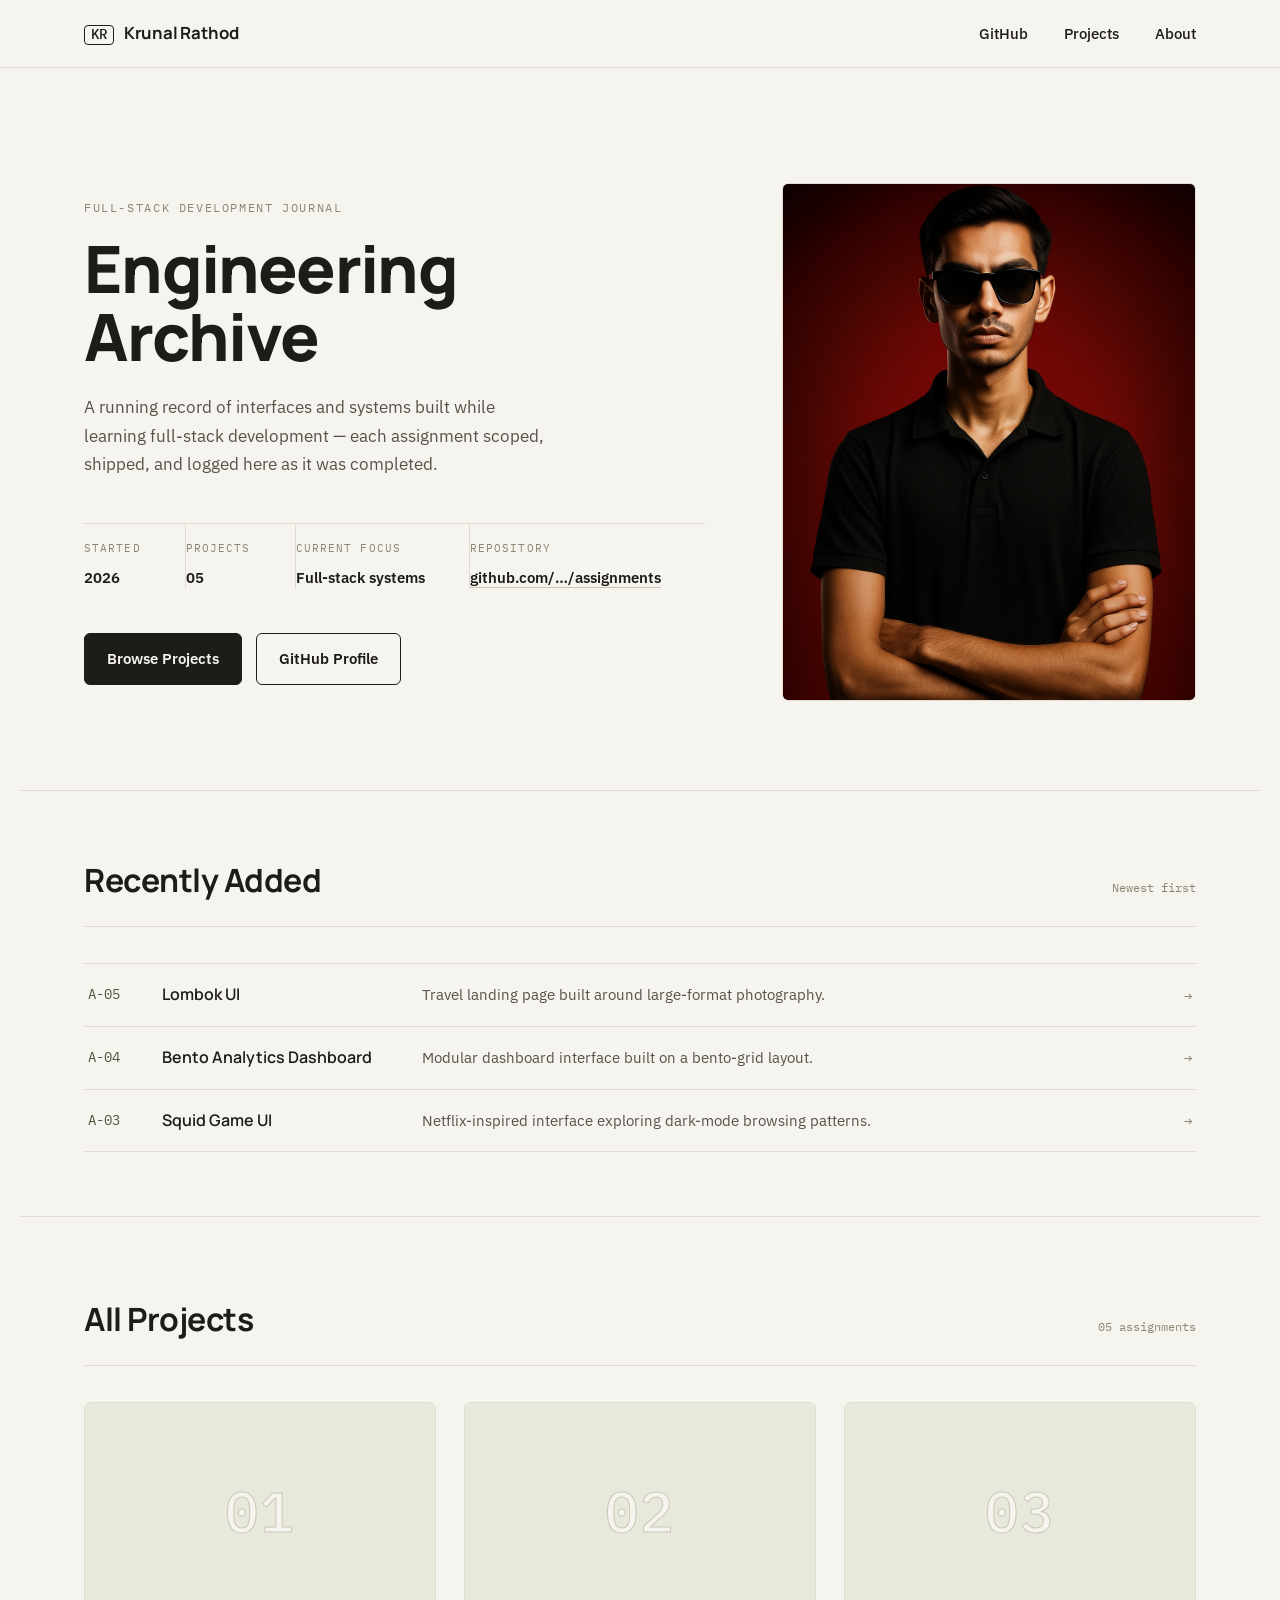
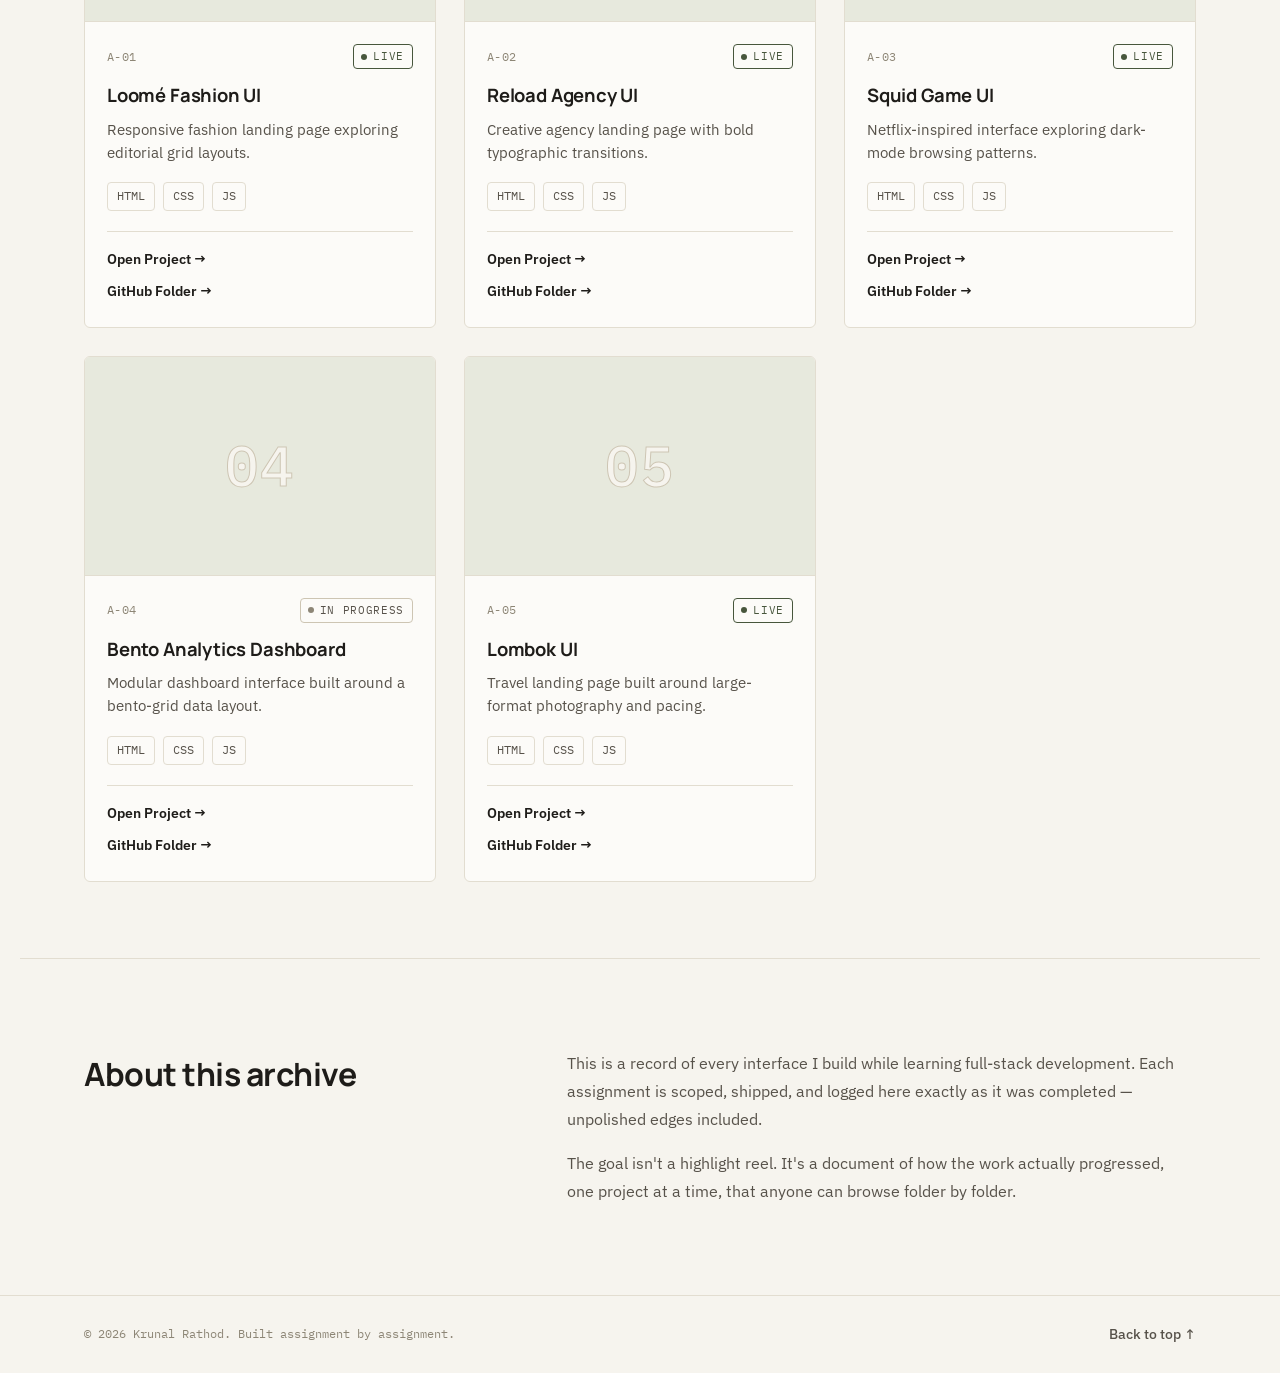
==== index.html @ da14d9e5 "root index" ====
<!DOCTYPE html>
<html lang="en">

<head>
  <meta charset="UTF-8">
  <meta name="viewport" content="width=device-width, initial-scale=1.0">
  <title>Engineering Archive — Full-Stack Development Projects</title>
  <meta name="description"
    content="A running archive of full-stack development projects — interfaces, systems, and experiments, documented one assignment at a time.">
  <meta name="author" content="Your Name">
  <meta name="theme-color" content="#F6F4EE">
  <link rel="canonical" href="https://yourdomain.com/">

  <!-- Open Graph -->
  <meta property="og:type" content="website">
  <meta property="og:title" content="Engineering Archive — Full-Stack Development Projects">
  <meta property="og:description"
    content="A running archive of full-stack development projects — interfaces, systems, and experiments, documented one assignment at a time.">
  <meta property="og:url" content="https://yourdomain.com/">
  <meta property="og:image" content="assets/og-image.png">
  <meta property="og:site_name" content="Engineering Archive">

  <!-- Twitter -->
  <meta name="twitter:card" content="summary_large_image">
  <meta name="twitter:title" content="Engineering Archive — Full-Stack Development Projects">
  <meta name="twitter:description"
    content="A running archive of full-stack development projects — interfaces, systems, and experiments, documented one assignment at a time.">
  <meta name="twitter:image" content="assets/og-image.png">

  <!-- Favicon -->
  <link rel="icon" href="assets/favicon.ico" sizes="any">
  <link rel="apple-touch-icon" href="assets/icons/apple-touch-icon.png">

  <!-- Fonts: Manrope (display), IBM Plex Sans (body), IBM Plex Mono (data / labels) -->
  <link rel="preconnect" href="https://fonts.googleapis.com">
  <link rel="preconnect" href="https://fonts.gstatic.com" crossorigin>
  <link
    href="https://fonts.googleapis.com/css2?family=Manrope:wght@500;600;700;800&family=IBM+Plex+Sans:wght@400;500;600&family=IBM+Plex+Mono:wght@400;500&display=swap"
    rel="stylesheet">

  <style>
    /* ============================================================
     RESET
     ============================================================ */
    *,
    *::before,
    *::after {
      box-sizing: border-box;
    }

    html {
      -webkit-text-size-adjust: 100%;
      scroll-behavior: smooth;
    }

    body,
    h1,
    h2,
    h3,
    p,
    dl,
    dd,
    dt,
    ul,
    ol,
    li,
    figure {
      margin: 0;
    }

    ul,
    ol {
      padding: 0;
      list-style: none;
    }

    img {
      max-width: 100%;
      display: block;
    }

    a {
      color: inherit;
      text-decoration: none;
    }

    button {
      font: inherit;
      color: inherit;
      background: none;
      border: none;
      cursor: pointer;
    }

    /* ============================================================
     DESIGN TOKENS
     4 primary colors: paper, ink, line, accent.
     Everything else is a tint of one of these four.
     ============================================================ */
    :root {
      color-scheme: light;

      /* paper family (background) */
      --paper: #F6F4EE;
      --paper-raised: #FCFBF8;

      /* ink family (text) */
      --ink: #1E1C19;
      --ink-soft: #57524A;
      --ink-faint: #8D8676;

      /* line family (borders) */
      --line: #E2DDD0;
      --line-strong: #CDC5B3;

      /* accent — muted archival moss, used sparingly */
      --accent: #47563C;
      --accent-soft: #E7E9DD;

      /* type */
      --font-display: 'Manrope', 'Segoe UI', sans-serif;
      --font-body: 'IBM Plex Sans', 'Segoe UI', sans-serif;
      --font-mono: 'IBM Plex Mono', 'Courier New', monospace;

      /* layout */
      --container: 1240px;
      --gutter: clamp(20px, 5vw, 64px);
      --radius-sm: 4px;
      --radius-md: 6px;
    }

    @media (prefers-reduced-motion: reduce) {
      html {
        scroll-behavior: auto;
      }

      *,
      *::before,
      *::after {
        animation-duration: 0.001ms !important;
        animation-iteration-count: 1 !important;
        transition-duration: 0.001ms !important;
        scroll-behavior: auto !important;
      }
    }

    body {
      background: var(--paper);
      color: var(--ink);
      font-family: var(--font-body);
      font-size: 16px;
      line-height: 1.6;
      -webkit-font-smoothing: antialiased;
    }

    .container {
      max-width: var(--container);
      margin-inline: auto;
      padding-inline: var(--gutter);
    }

    .visually-hidden {
      position: absolute;
      width: 1px;
      height: 1px;
      padding: 0;
      margin: -1px;
      overflow: hidden;
      clip: rect(0, 0, 0, 0);
      white-space: nowrap;
      border: 0;
    }

    .skip-link {
      position: absolute;
      left: 1rem;
      top: -3rem;
      background: var(--ink);
      color: var(--paper);
      padding: 0.6rem 1rem;
      border-radius: var(--radius-sm);
      font-family: var(--font-mono);
      font-size: 0.8rem;
      transition: top 0.15s ease;
      z-index: 100;
    }

    .skip-link:focus {
      top: 1rem;
    }

    :focus-visible {
      outline: 2px solid var(--accent);
      outline-offset: 3px;
      border-radius: 2px;
    }

    /* Small caps mono label, used throughout for structural / data elements */
    .eyebrow {
      font-family: var(--font-mono);
      font-size: 0.72rem;
      letter-spacing: 0.14em;
      text-transform: uppercase;
      color: var(--ink-faint);
    }

    /* ============================================================
     HEADER / NAV
     ============================================================ */
    .site-header {
      position: sticky;
      top: 0;
      z-index: 20;
      background: var(--paper);
      border-bottom: 1px solid var(--line);
    }

    .nav {
      display: flex;
      align-items: center;
      justify-content: space-between;
      padding-block: 20px;
      gap: 24px;
    }

    .logo {
      display: flex;
      align-items: baseline;
      gap: 10px;
      font-family: var(--font-display);
      font-weight: 700;
      font-size: 1.05rem;
      letter-spacing: -0.01em;
    }

    .logo-mark {
      font-family: var(--font-mono);
      font-weight: 500;
      font-size: 0.85rem;
      border: 1px solid var(--ink);
      border-radius: var(--radius-sm);
      padding: 2px 6px;
      line-height: 1;
    }

    .nav-links {
      display: flex;
      align-items: center;
      gap: clamp(18px, 3vw, 36px);
      font-size: 0.92rem;
      font-weight: 500;
    }

    .nav-links a {
      padding-block: 4px;
      border-bottom: 1px solid transparent;
      transition: border-color 0.18s ease, color 0.18s ease;
    }

    .nav-links a:hover {
      border-color: var(--ink-faint);
    }

    /* ============================================================
     HERO
     ============================================================ */
    .hero {
      padding-block: clamp(64px, 9vw, 128px) clamp(56px, 7vw, 96px);
      display: grid;
      grid-template-columns: 1.2fr 0.8fr;
      gap: clamp(32px, 6vw, 80px);
      align-items: center;
    }

    .hero-copy-block .eyebrow {
      margin-bottom: 18px;
    }

    .hero h1 {
      font-family: var(--font-display);
      font-weight: 800;
      font-size: clamp(2.6rem, 2rem + 2.6vw, 4.25rem);
      line-height: 1.04;
      letter-spacing: -0.025em;
      max-width: 14ch;
    }

    .hero-lede {
      margin-top: 22px;
      max-width: 46ch;
      font-size: 1.05rem;
      color: var(--ink-soft);
      line-height: 1.7;
    }

    .specs {
      margin-top: 44px;
      display: grid;
      grid-template-columns: repeat(4, auto);
      gap: 0;
      border-top: 1px solid var(--line);
    }

    .specs div {
      padding: 16px 24px 0 0;
    }

    .specs div:not(:last-child) {
      border-right: 1px solid var(--line);
    }

    .specs dt {
      font-family: var(--font-mono);
      font-size: 0.68rem;
      letter-spacing: 0.1em;
      text-transform: uppercase;
      color: var(--ink-faint);
      margin-bottom: 8px;
    }

    .specs dd {
      font-family: var(--font-body);
      font-weight: 600;
      font-size: 0.95rem;
    }

    .specs dd a {
      border-bottom: 1px solid var(--line-strong);
      transition: border-color 0.18s ease;
    }

    .specs dd a:hover {
      border-color: var(--ink);
    }

    .hero-actions {
      margin-top: 44px;
      display: flex;
      gap: 14px;
      flex-wrap: wrap;
    }

    .btn {
      display: inline-flex;
      align-items: center;
      gap: 9px;
      font-family: var(--font-body);
      font-weight: 600;
      font-size: 0.92rem;
      padding: 13px 22px;
      border-radius: var(--radius-md);
      border: 1px solid var(--ink);
      transition: background-color 0.18s ease, color 0.18s ease, transform 0.18s ease;
    }

    .btn img {
      width: 15px;
      height: 15px;
    }

    .btn-solid {
      background: var(--ink);
      color: var(--paper);
    }

    .btn-solid:hover {
      background: var(--accent);
      border-color: var(--accent);
      transform: translateY(-1px);
    }

    .btn-ghost {
      background: transparent;
      color: var(--ink);
    }

    .btn-ghost:hover {
      background: var(--ink);
      color: var(--paper);
      transform: translateY(-1px);
    }

    .hero-figure {
      position: relative;
    }

    .hero-figure figure {
      background: var(--paper-raised);
      border: 1px solid var(--line);
      border-radius: var(--radius-md);
      aspect-ratio: 4 / 5;
      display: flex;
      align-items: center;
      justify-content: center;
      overflow: hidden;
    }

    .hero-figure img {
      width: 100%;
      height: 100%;
      object-fit: cover;
      object-position: 0px -30px;
      transition: opacity 0.2s ease;
    }

    .hero-figure figcaption {
      position: absolute;
      bottom: -28px;
      left: 0;
      font-family: var(--font-mono);
      font-size: 0.7rem;
      color: var(--ink-faint);
    }

    /* ============================================================
     SECTION HEADS (shared)
     ============================================================ */
    .section-head {
      display: flex;
      align-items: baseline;
      justify-content: space-between;
      gap: 20px;
      margin-bottom: 36px;
      border-bottom: 1px solid var(--line);
      padding-bottom: 20px;
    }

    .section-head h2 {
      font-family: var(--font-display);
      font-weight: 700;
      font-size: clamp(1.5rem, 1.2rem + 1vw, 2rem);
      letter-spacing: -0.015em;
    }

    .section-note {
      font-family: var(--font-mono);
      font-size: 0.78rem;
      color: var(--ink-faint);
      white-space: nowrap;
    }

    /* ============================================================
     RECENTLY ADDED
     ============================================================ */
    .recent {
      padding-block: clamp(40px, 5vw, 64px);
      border-top: 1px solid var(--line);
    }

    .recent-list {
      border-top: 1px solid var(--line);
    }

    .recent-row {
      display: flex;
      align-items: center;
      gap: 20px;
      padding: 18px 4px;
      border-bottom: 1px solid var(--line);
      transition: background-color 0.18s ease, padding-left 0.18s ease;
    }

    .recent-row:hover {
      background: var(--paper-raised);
      padding-left: 12px;
    }

    .recent-index {
      font-family: var(--font-mono);
      font-size: 0.85rem;
      color: var(--accent);
      width: 3.4rem;
      flex-shrink: 0;
    }

    .recent-icon {
      width: 16px;
      height: 16px;
      flex-shrink: 0;
      opacity: 0.7;
    }

    .recent-name {
      font-family: var(--font-display);
      font-weight: 600;
      font-size: 1rem;
      width: 15rem;
      flex-shrink: 0;
    }

    .recent-desc {
      color: var(--ink-soft);
      font-size: 0.92rem;
      flex: 1;
      min-width: 0;
      overflow: hidden;
      text-overflow: ellipsis;
      white-space: nowrap;
    }

    .recent-arrow {
      font-family: var(--font-mono);
      font-size: 0.9rem;
      color: var(--ink-faint);
      flex-shrink: 0;
    }

    /* ============================================================
     ALL PROJECTS — GRID
     ============================================================ */
    .projects {
      padding-block: clamp(48px, 6vw, 88px);
      border-top: 1px solid var(--line);
    }

    .project-grid {
      display: grid;
      grid-template-columns: repeat(auto-fill, minmax(300px, 1fr));
      gap: 28px;
    }

    .card {
      border: 1px solid var(--line);
      border-radius: var(--radius-md);
      background: var(--paper-raised);
      overflow: hidden;
      display: flex;
      flex-direction: column;
      transition: border-color 0.2s ease, box-shadow 0.2s ease, transform 0.2s ease;
    }

    .card:hover {
      border-color: var(--line-strong);
      box-shadow: 0 10px 28px -18px rgba(30, 28, 25, 0.35);
      transform: translateY(-3px);
    }

    .card-thumb {
      position: relative;
      aspect-ratio: 16 / 10;
      background: var(--accent-soft);
      border-bottom: 1px solid var(--line);
      display: flex;
      align-items: center;
      justify-content: center;
      overflow: hidden;
    }

    .card-thumb::before {
      content: attr(data-index);
      position: absolute;
      inset: 0;
      display: flex;
      align-items: center;
      justify-content: center;
      font-family: var(--font-mono);
      font-size: 3.5rem;
      font-weight: 500;
      color: var(--paper);
      -webkit-text-stroke: 1px var(--line-strong);
      letter-spacing: 0.02em;
    }

    .card-thumb img {
      position: relative;
      width: 100%;
      height: 100%;
      object-fit: cover;
      transition: opacity 0.2s ease;
    }

    .card-body {
      padding: 22px 22px 24px;
      display: flex;
      flex-direction: column;
      flex: 1;
    }

    .card-meta {
      display: flex;
      align-items: center;
      justify-content: space-between;
      margin-bottom: 12px;
    }

    .card-index {
      font-family: var(--font-mono);
      font-size: 0.78rem;
      color: var(--ink-faint);
      letter-spacing: 0.04em;
    }

    .status {
      display: inline-flex;
      align-items: center;
      gap: 6px;
      font-family: var(--font-mono);
      font-size: 0.68rem;
      letter-spacing: 0.06em;
      text-transform: uppercase;
      border: 1px solid var(--line-strong);
      border-radius: var(--radius-sm);
      padding: 3px 8px 3px 7px;
      color: var(--ink-soft);
    }

    .status-dot {
      width: 6px;
      height: 6px;
      border-radius: 50%;
      background: var(--ink-faint);
    }

    .status-live .status-dot {
      background: var(--accent);
    }

    .status-live {
      color: var(--accent);
      border-color: var(--accent);
    }

    .card-title {
      font-family: var(--font-display);
      font-weight: 700;
      font-size: 1.15rem;
      letter-spacing: -0.01em;
      margin-bottom: 8px;
    }

    .card-desc {
      color: var(--ink-soft);
      font-size: 0.92rem;
      line-height: 1.55;
      margin-bottom: 18px;
    }

    .stack {
      display: flex;
      flex-wrap: wrap;
      gap: 8px;
      margin-bottom: 20px;
    }

    .stack li {
      display: inline-flex;
      align-items: center;
      gap: 6px;
      border: 1px solid var(--line);
      border-radius: var(--radius-sm);
      padding: 4px 9px;
      font-family: var(--font-mono);
      font-size: 0.72rem;
      color: var(--ink-soft);
    }

    .stack img {
      width: 12px;
      height: 12px;
      opacity: 0.8;
    }

    .card-links {
      margin-top: auto;
      display: flex;
      flex-direction: column;
      gap: 10px;
      padding-top: 16px;
      border-top: 1px solid var(--line);
    }

    .card-link {
      display: inline-flex;
      align-items: center;
      gap: 8px;
      font-size: 0.88rem;
      font-weight: 600;
      transition: gap 0.18s ease, color 0.18s ease;
    }

    .card-link img {
      width: 13px;
      height: 13px;
      opacity: 0.75;
    }

    .card-link:hover {
      gap: 12px;
      color: var(--accent);
    }

    /* ============================================================
     ABOUT
     ============================================================ */
    .about {
      padding-block: clamp(56px, 7vw, 96px);
      border-top: 1px solid var(--line);
      display: grid;
      grid-template-columns: 0.8fr 1.2fr;
      gap: clamp(24px, 5vw, 64px);
    }

    .about h2 {
      font-family: var(--font-display);
      font-weight: 700;
      font-size: clamp(1.5rem, 1.2rem + 1vw, 2rem);
      letter-spacing: -0.015em;
    }

    .about p {
      color: var(--ink-soft);
      font-size: 1rem;
      line-height: 1.75;
      max-width: 62ch;
    }

    .about p+p {
      margin-top: 16px;
    }

    /* ============================================================
     FOOTER
     ============================================================ */
    .site-footer {
      border-top: 1px solid var(--line);
      padding-block: 28px;
    }

    .site-footer .container {
      display: flex;
      align-items: center;
      justify-content: space-between;
      gap: 16px;
      flex-wrap: wrap;
    }

    .footer-note {
      font-family: var(--font-mono);
      font-size: 0.78rem;
      color: var(--ink-faint);
    }

    .footer-links {
      display: flex;
      gap: 22px;
      font-size: 0.85rem;
      font-weight: 500;
    }

    .footer-links a {
      color: var(--ink-soft);
      transition: color 0.18s ease;
    }

    .footer-links a:hover {
      color: var(--ink);
    }

    /* ============================================================
     RESPONSIVE
     ============================================================ */
    @media (max-width: 880px) {
      .hero {
        grid-template-columns: 1fr;
      }

      .hero-figure {
        order: -1;
        max-width: 320px;
      }

      .hero-figure figcaption {
        display: none;
      }

      .specs {
        grid-template-columns: repeat(2, auto);
        row-gap: 20px;
      }

      .specs div:nth-child(2) {
        border-right: none;
      }

      .about {
        grid-template-columns: 1fr;
      }

      .recent-name {
        width: auto;
        flex: 1 1 40%;
      }

      .recent-desc {
        display: none;
      }
    }

    @media (max-width: 600px) {
      .logo-text {
        display: none;
      }

      .nav-links {
        gap: 16px;
        font-size: 0.85rem;
      }

      .specs {
        grid-template-columns: repeat(2, auto);
      }

      .card-thumb::before {
        font-size: 2.6rem;
      }
    }
  </style>
</head>

<body>

  <a class="skip-link" href="#main">Skip to content</a>

  <header class="site-header">
    <nav class="nav container" aria-label="Primary">
      <a class="logo" href="#top">
        <span class="logo-mark" aria-hidden="true">KR</span>
        <span class="logo-text">Krunal Rathod</span>
      </a>
      <ul class="nav-links">
        <li><a href="https://github.com/kmrathod29/cohort-3-assignments" target="_blank" rel="noopener">GitHub</a></li>
        <li><a href="#projects">Projects</a></li>
        <li><a href="#about">About</a></li>
      </ul>
    </nav>
  </header>

  <main id="main">

    <!-- ============================================================
       HERO
       ============================================================ -->
    <section class="hero container" id="top" aria-labelledby="hero-heading">
      <div class="hero-copy-block">
        <p class="eyebrow">Full-stack development journal</p>
        <h1 id="hero-heading">Engineering Archive</h1>
        <p class="hero-lede">A running record of interfaces and systems built while learning full-stack development —
          each assignment scoped, shipped, and logged here as it was completed.</p>

        <dl class="specs">
          <div>
            <dt>Started</dt>
            <dd>2026</dd>
          </div>
          <div>
            <dt>Projects</dt>
            <dd>05</dd>
          </div>
          <div>
            <dt>Current focus</dt>
            <dd>Full-stack systems</dd>
          </div>
          <div>
            <dt>Repository</dt>
            <dd><a href="https://github.com/kmrathod29/cohort-3-assignments" target="_blank"
                rel="noopener">github.com/…/assignments</a></dd>
          </div>
        </dl>

        <div class="hero-actions">
          <a class="btn btn-solid" href="#projects">Browse Projects</a>
          <a class="btn btn-ghost" href="https://github.com/kmrathod29" target="_blank" rel="noopener">
            <img src="assets/icons/github.png" alt="" loading="lazy" onerror="this.style.display='none'">
            GitHub Profile
          </a>
        </div>
      </div>

      <div class="hero-figure">
        <figure>
          <img src="my-img.png" alt="" loading="lazy" onerror="this.style.opacity='0'">
          <!-- <img src="assets/illustrations/hero-3d.png" alt="" loading="lazy" onerror="this.style.opacity='0'"> -->
          <!-- <figcaption>fig. 01 — hero-3d.png</figcaption> -->
        </figure>
      </div>
    </section>

    <!-- ============================================================
       RECENTLY ADDED
       ============================================================ -->
    <section class="recent container" aria-labelledby="recent-heading">
      <div class="section-head">
        <h2 id="recent-heading">Recently Added</h2>
        <span class="section-note">Newest first</span>
      </div>

      <ol class="recent-list">
        <li>
          <a class="recent-row" href="./a-5-lombok/">
            <span class="recent-index">A-05</span>
            <img class="recent-icon" src="assets/icons/project.png" alt="" loading="lazy"
              onerror="this.style.display='none'">
            <span class="recent-name">Lombok UI</span>
            <span class="recent-desc">Travel landing page built around large-format photography.</span>
            <span class="recent-arrow" aria-hidden="true">→</span>
          </a>
        </li>
        <li>
          <a class="recent-row" href="./a-4-bento-analytics-dashboard/">
            <span class="recent-index">A-04</span>
            <img class="recent-icon" src="assets/icons/project.png" alt="" loading="lazy"
              onerror="this.style.display='none'">
            <span class="recent-name">Bento Analytics Dashboard</span>
            <span class="recent-desc">Modular dashboard interface built on a bento-grid layout.</span>
            <span class="recent-arrow" aria-hidden="true">→</span>
          </a>
        </li>
        <li>
          <a class="recent-row" href="./a-3-squid-game-ui/">
            <span class="recent-index">A-03</span>
            <img class="recent-icon" src="assets/icons/project.png" alt="" loading="lazy"
              onerror="this.style.display='none'">
            <span class="recent-name">Squid Game UI</span>
            <span class="recent-desc">Netflix-inspired interface exploring dark-mode browsing patterns.</span>
            <span class="recent-arrow" aria-hidden="true">→</span>
          </a>
        </li>
      </ol>
    </section>

    <!-- ============================================================
       ALL PROJECTS
       ============================================================ -->
    <section class="projects container" id="projects" aria-labelledby="projects-heading">
      <div class="section-head">
        <h2 id="projects-heading">All Projects</h2>
        <span class="section-note">05 assignments</span>
      </div>

      <div class="project-grid">

        <!-- Duplicate this block for new assignments -->

        <article class="card" aria-labelledby="title-a01">
          <div class="card-thumb" data-index="01">
            <img src="assets/thumbnails/a-1-loome.png" alt="" loading="lazy" onerror="this.style.opacity='0'">
          </div>
          <div class="card-body">
            <div class="card-meta">
              <span class="card-index">A-01</span>
              <span class="status status-live"><span class="status-dot" aria-hidden="true"></span>Live</span>
            </div>
            <h3 class="card-title" id="title-a01">Loomé Fashion UI</h3>
            <p class="card-desc">Responsive fashion landing page exploring editorial grid layouts.</p>
            <ul class="stack" aria-label="Technologies used">
              <li><img src="assets/icons/html.png" alt="" loading="lazy"
                  onerror="this.style.display='none'"><span>HTML</span></li>
              <li><img src="assets/icons/css.png" alt="" loading="lazy"
                  onerror="this.style.display='none'"><span>CSS</span></li>
              <li><img src="assets/icons/js.png" alt="" loading="lazy"
                  onerror="this.style.display='none'"><span>JS</span></li>
            </ul>
            <div class="card-links">
              <a class="card-link" href="./a-1-loome/">
                <img src="assets/icons/link.png" alt="" loading="lazy" onerror="this.style.display='none'">
                Open Project →
              </a>
              <a class="card-link" href="https://github.com/yourusername/engineering-archive/tree/main/a-1-loome">
                <img src="assets/icons/github.png" alt="" loading="lazy" onerror="this.style.display='none'">
                GitHub Folder →
              </a>
            </div>
          </div>
        </article>

        <!-- Duplicate this block for new assignments -->
        <article class="card" aria-labelledby="title-a02">
          <div class="card-thumb" data-index="02">
            <img src="assets/thumbnails/a-2-reload-design.png" alt="" loading="lazy" onerror="this.style.opacity='0'">
          </div>
          <div class="card-body">
            <div class="card-meta">
              <span class="card-index">A-02</span>
              <span class="status status-live"><span class="status-dot" aria-hidden="true"></span>Live</span>
            </div>
            <h3 class="card-title" id="title-a02">Reload Agency UI</h3>
            <p class="card-desc">Creative agency landing page with bold typographic transitions.</p>
            <ul class="stack" aria-label="Technologies used">
              <li><img src="assets/icons/html.png" alt="" loading="lazy"
                  onerror="this.style.display='none'"><span>HTML</span></li>
              <li><img src="assets/icons/css.png" alt="" loading="lazy"
                  onerror="this.style.display='none'"><span>CSS</span></li>
              <li><img src="assets/icons/js.png" alt="" loading="lazy"
                  onerror="this.style.display='none'"><span>JS</span></li>
            </ul>
            <div class="card-links">
              <a class="card-link" href="./a-2-reload-design/">
                <img src="assets/icons/link.png" alt="" loading="lazy" onerror="this.style.display='none'">
                Open Project →
              </a>
              <a class="card-link"
                href="https://github.com/yourusername/engineering-archive/tree/main/a-2-reload-design">
                <img src="assets/icons/github.png" alt="" loading="lazy" onerror="this.style.display='none'">
                GitHub Folder →
              </a>
            </div>
          </div>
        </article>

        <!-- Duplicate this block for new assignments -->
        <article class="card" aria-labelledby="title-a03">
          <div class="card-thumb" data-index="03">
            <img src="assets/thumbnails/a-3-squid-game-ui.png" alt="" loading="lazy" onerror="this.style.opacity='0'">
          </div>
          <div class="card-body">
            <div class="card-meta">
              <span class="card-index">A-03</span>
              <span class="status status-live"><span class="status-dot" aria-hidden="true"></span>Live</span>
            </div>
            <h3 class="card-title" id="title-a03">Squid Game UI</h3>
            <p class="card-desc">Netflix-inspired interface exploring dark-mode browsing patterns.</p>
            <ul class="stack" aria-label="Technologies used">
              <li><img src="assets/icons/html.png" alt="" loading="lazy"
                  onerror="this.style.display='none'"><span>HTML</span></li>
              <li><img src="assets/icons/css.png" alt="" loading="lazy"
                  onerror="this.style.display='none'"><span>CSS</span></li>
              <li><img src="assets/icons/js.png" alt="" loading="lazy"
                  onerror="this.style.display='none'"><span>JS</span></li>
            </ul>
            <div class="card-links">
              <a class="card-link" href="./a-3-squid-game-ui/">
                <img src="assets/icons/link.png" alt="" loading="lazy" onerror="this.style.display='none'">
                Open Project →
              </a>
              <a class="card-link"
                href="https://github.com/yourusername/engineering-archive/tree/main/a-3-squid-game-ui">
                <img src="assets/icons/github.png" alt="" loading="lazy" onerror="this.style.display='none'">
                GitHub Folder →
              </a>
            </div>
          </div>
        </article>

        <!-- Duplicate this block for new assignments -->
        <article class="card" aria-labelledby="title-a04">
          <div class="card-thumb" data-index="04">
            <img src="assets/thumbnails/a-4-bento-analytics-dashboard.png" alt="" loading="lazy"
              onerror="this.style.opacity='0'">
          </div>
          <div class="card-body">
            <div class="card-meta">
              <span class="card-index">A-04</span>
              <span class="status status-progress"><span class="status-dot" aria-hidden="true"></span>In Progress</span>
            </div>
            <h3 class="card-title" id="title-a04">Bento Analytics Dashboard</h3>
            <p class="card-desc">Modular dashboard interface built around a bento-grid data layout.</p>
            <ul class="stack" aria-label="Technologies used">
              <li><img src="assets/icons/html.png" alt="" loading="lazy"
                  onerror="this.style.display='none'"><span>HTML</span></li>
              <li><img src="assets/icons/css.png" alt="" loading="lazy"
                  onerror="this.style.display='none'"><span>CSS</span></li>
              <li><img src="assets/icons/js.png" alt="" loading="lazy"
                  onerror="this.style.display='none'"><span>JS</span></li>
            </ul>
            <div class="card-links">
              <a class="card-link" href="./a-4-bento-analytics-dashboard/">
                <img src="assets/icons/link.png" alt="" loading="lazy" onerror="this.style.display='none'">
                Open Project →
              </a>
              <a class="card-link"
                href="https://github.com/yourusername/engineering-archive/tree/main/a-4-bento-analytics-dashboard">
                <img src="assets/icons/github.png" alt="" loading="lazy" onerror="this.style.display='none'">
                GitHub Folder →
              </a>
            </div>
          </div>
        </article>

        <!-- Duplicate this block for new assignments -->
        <article class="card" aria-labelledby="title-a05">
          <div class="card-thumb" data-index="05">
            <img src="assets/thumbnails/a-5-lombok.png" alt="" loading="lazy" onerror="this.style.opacity='0'">
          </div>
          <div class="card-body">
            <div class="card-meta">
              <span class="card-index">A-05</span>
              <span class="status status-live"><span class="status-dot" aria-hidden="true"></span>Live</span>
            </div>
            <h3 class="card-title" id="title-a05">Lombok UI</h3>
            <p class="card-desc">Travel landing page built around large-format photography and pacing.</p>
            <ul class="stack" aria-label="Technologies used">
              <li><img src="assets/icons/html.png" alt="" loading="lazy"
                  onerror="this.style.display='none'"><span>HTML</span></li>
              <li><img src="assets/icons/css.png" alt="" loading="lazy"
                  onerror="this.style.display='none'"><span>CSS</span></li>
              <li><img src="assets/icons/js.png" alt="" loading="lazy"
                  onerror="this.style.display='none'"><span>JS</span></li>
            </ul>
            <div class="card-links">
              <a class="card-link" href="./a-5-lombok/">
                <img src="assets/icons/link.png" alt="" loading="lazy" onerror="this.style.display='none'">
                Open Project →
              </a>
              <a class="card-link" href="https://github.com/yourusername/engineering-archive/tree/main/a-5-lombok">
                <img src="assets/icons/github.png" alt="" loading="lazy" onerror="this.style.display='none'">
                GitHub Folder →
              </a>
            </div>
          </div>
        </article>

      </div>
    </section>

    <!-- ============================================================
       ABOUT
       ============================================================ -->
    <section class="about container" id="about" aria-labelledby="about-heading">
      <h2 id="about-heading">About this archive</h2>
      <div>
        <p>This is a record of every interface I build while learning full-stack development. Each assignment is scoped,
          shipped, and logged here exactly as it was completed — unpolished edges included.</p>
        <p>The goal isn't a highlight reel. It's a document of how the work actually progressed, one project at a time,
          that anyone can browse folder by folder.</p>
      </div>
    </section>

  </main>

  <footer class="site-footer">
    <div class="container">
      <p class="footer-note">© 2026 Krunal Rathod. Built assignment by assignment.</p>
      <div class="footer-links">
        <!-- <a href="https://github.com/yourusername/engineering-archive">GitHub</a> -->
        <a href="#top">Back to top ↑</a>
      </div>
    </div>
  </footer>

</body>

</html>
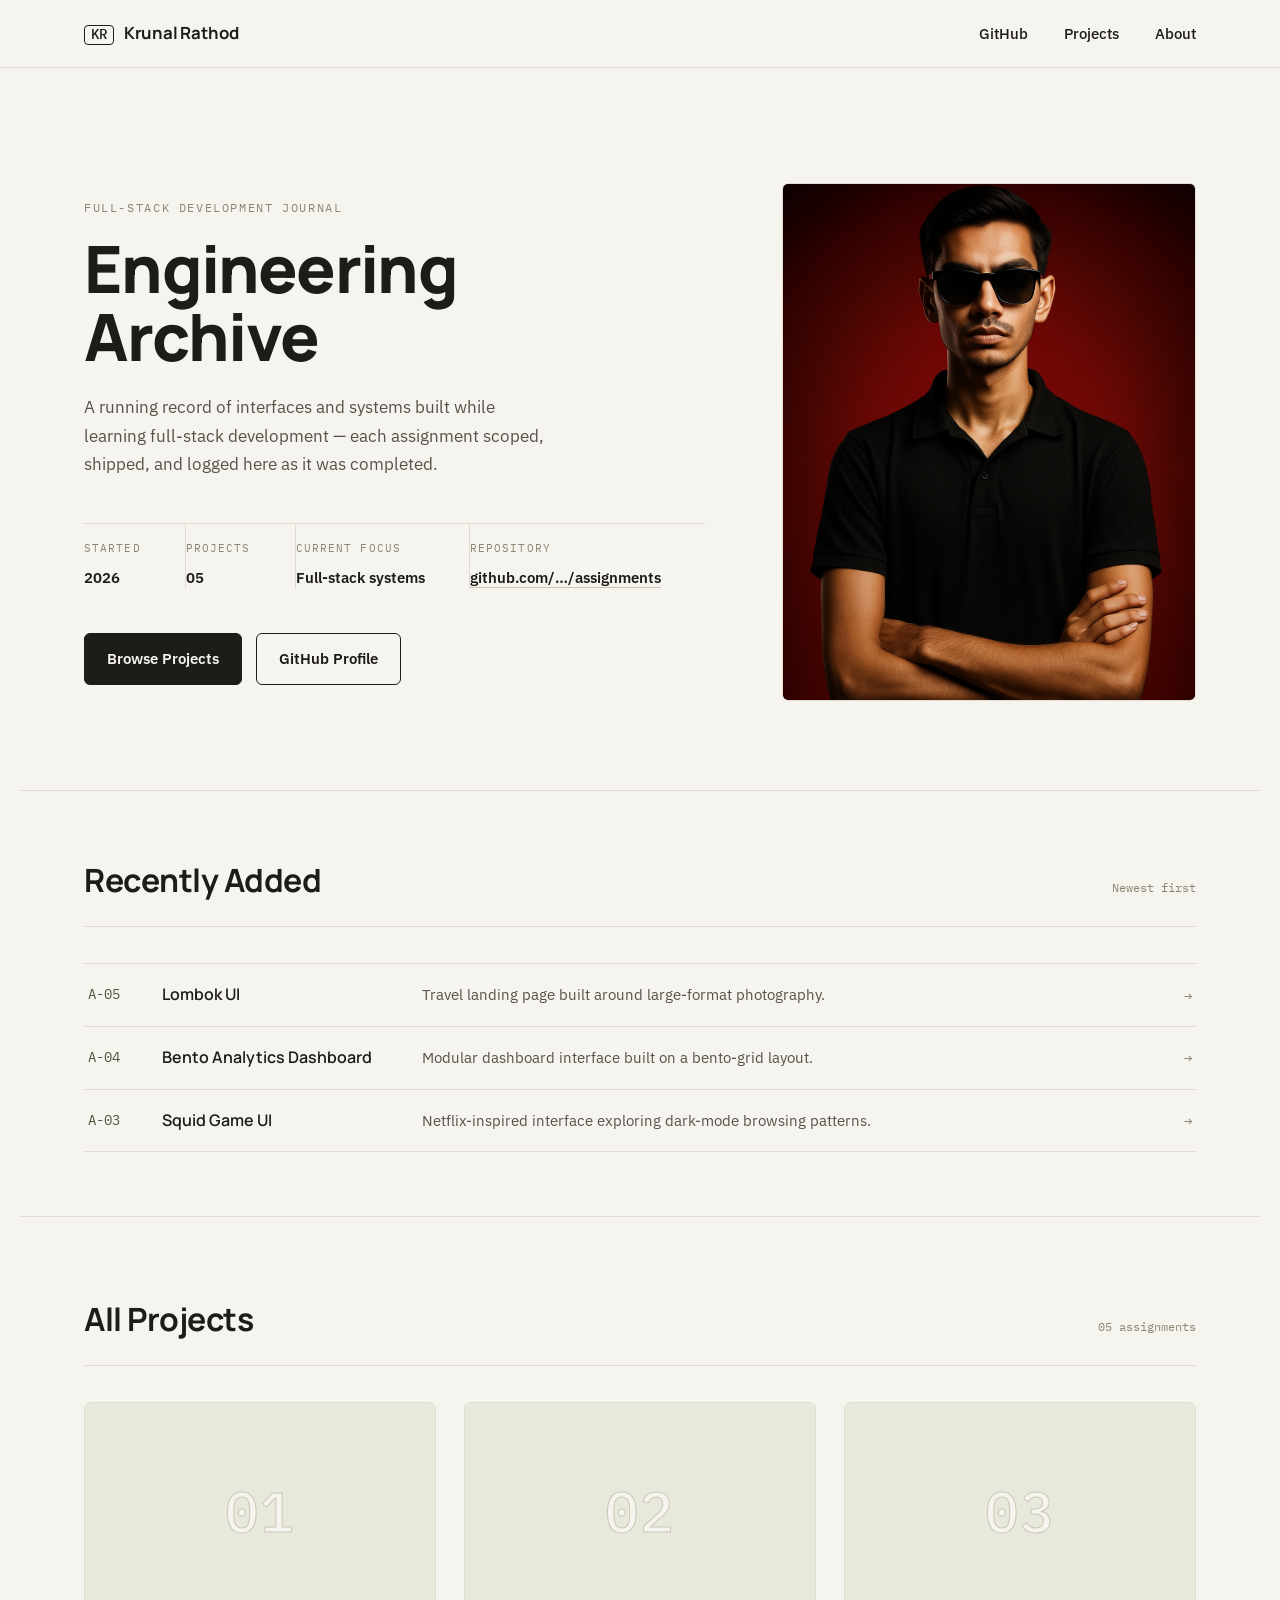
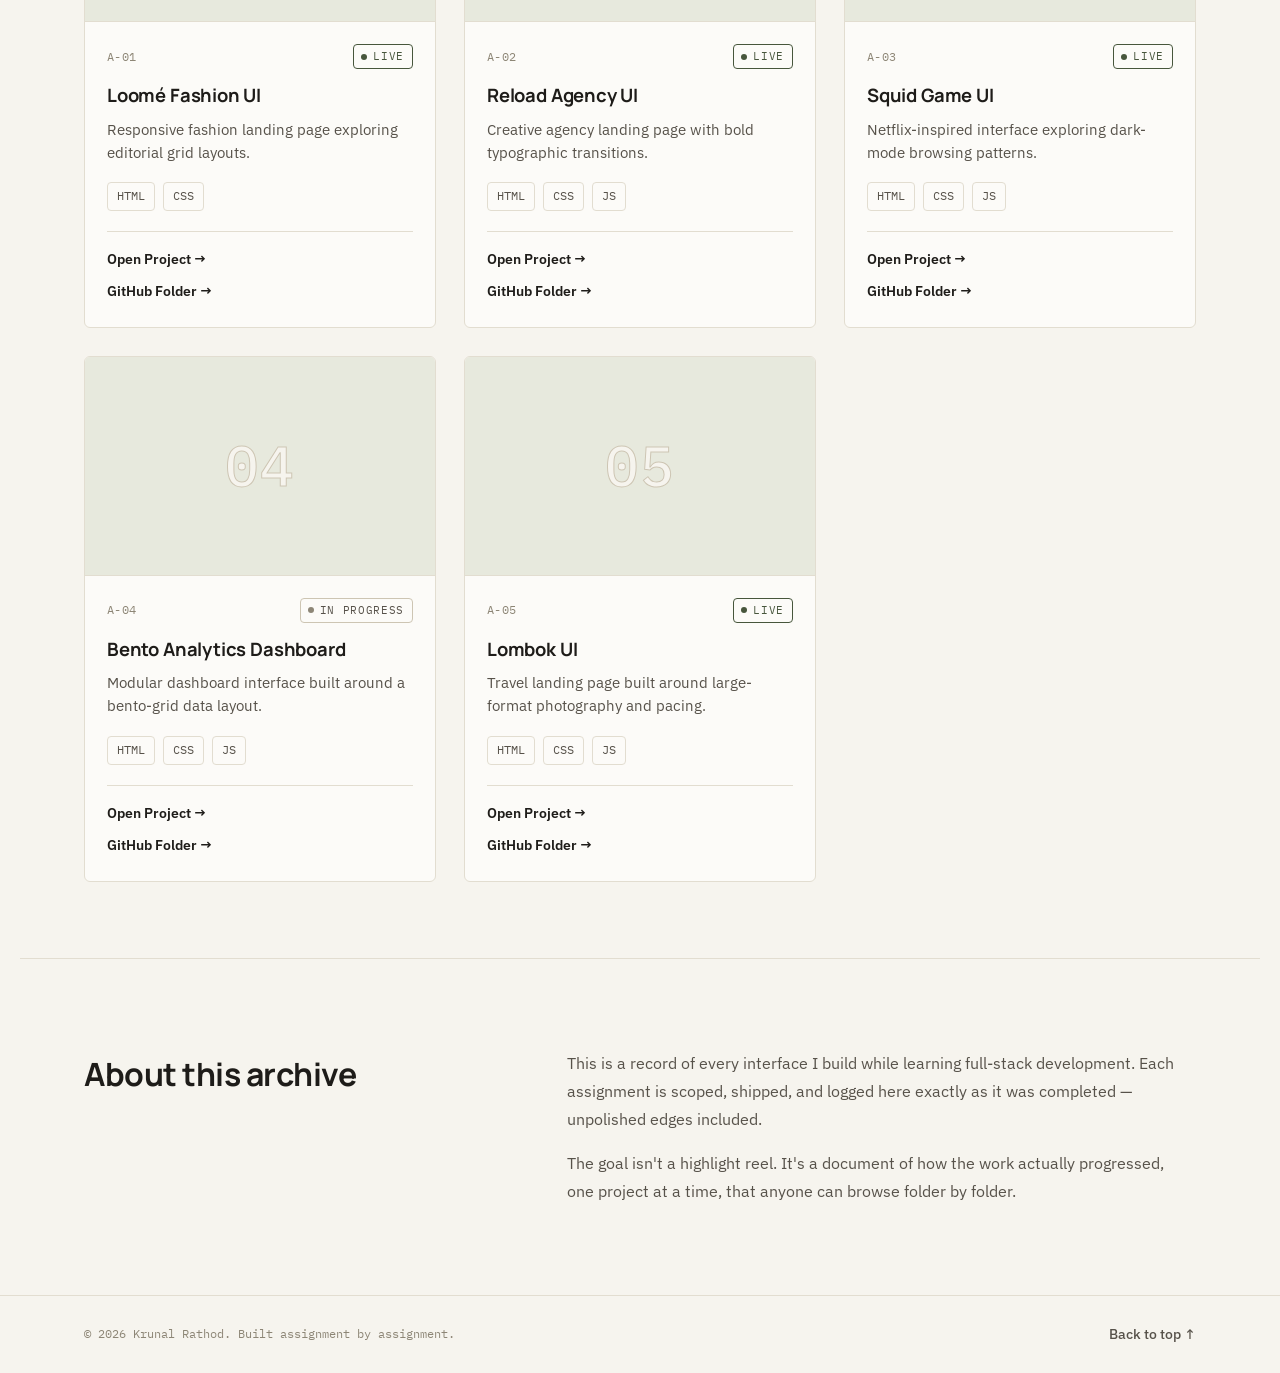
==== commit b2193b25: "added a-1 link" ====
--- a/index.html
+++ b/index.html
@@ -957,15 +957,15 @@
                   onerror="this.style.display='none'"><span>HTML</span></li>
               <li><img src="assets/icons/css.png" alt="" loading="lazy"
                   onerror="this.style.display='none'"><span>CSS</span></li>
-              <li><img src="assets/icons/js.png" alt="" loading="lazy"
-                  onerror="this.style.display='none'"><span>JS</span></li>
+              <!-- <li><img src="assets/icons/js.png" alt="" loading="lazy"
+                  onerror="this.style.display='none'"><span>JS</span></li> -->
             </ul>
             <div class="card-links">
-              <a class="card-link" href="./a-1-loome/">
+              <a class="card-link" href="./a-1-loome">
                 <img src="assets/icons/link.png" alt="" loading="lazy" onerror="this.style.display='none'">
                 Open Project →
               </a>
-              <a class="card-link" href="https://github.com/yourusername/engineering-archive/tree/main/a-1-loome">
+              <a class="card-link" href="https://kmrathod29.github.io/cohort-3-assignments/a-1-loome">
                 <img src="assets/icons/github.png" alt="" loading="lazy" onerror="this.style.display='none'">
                 GitHub Folder →
               </a>
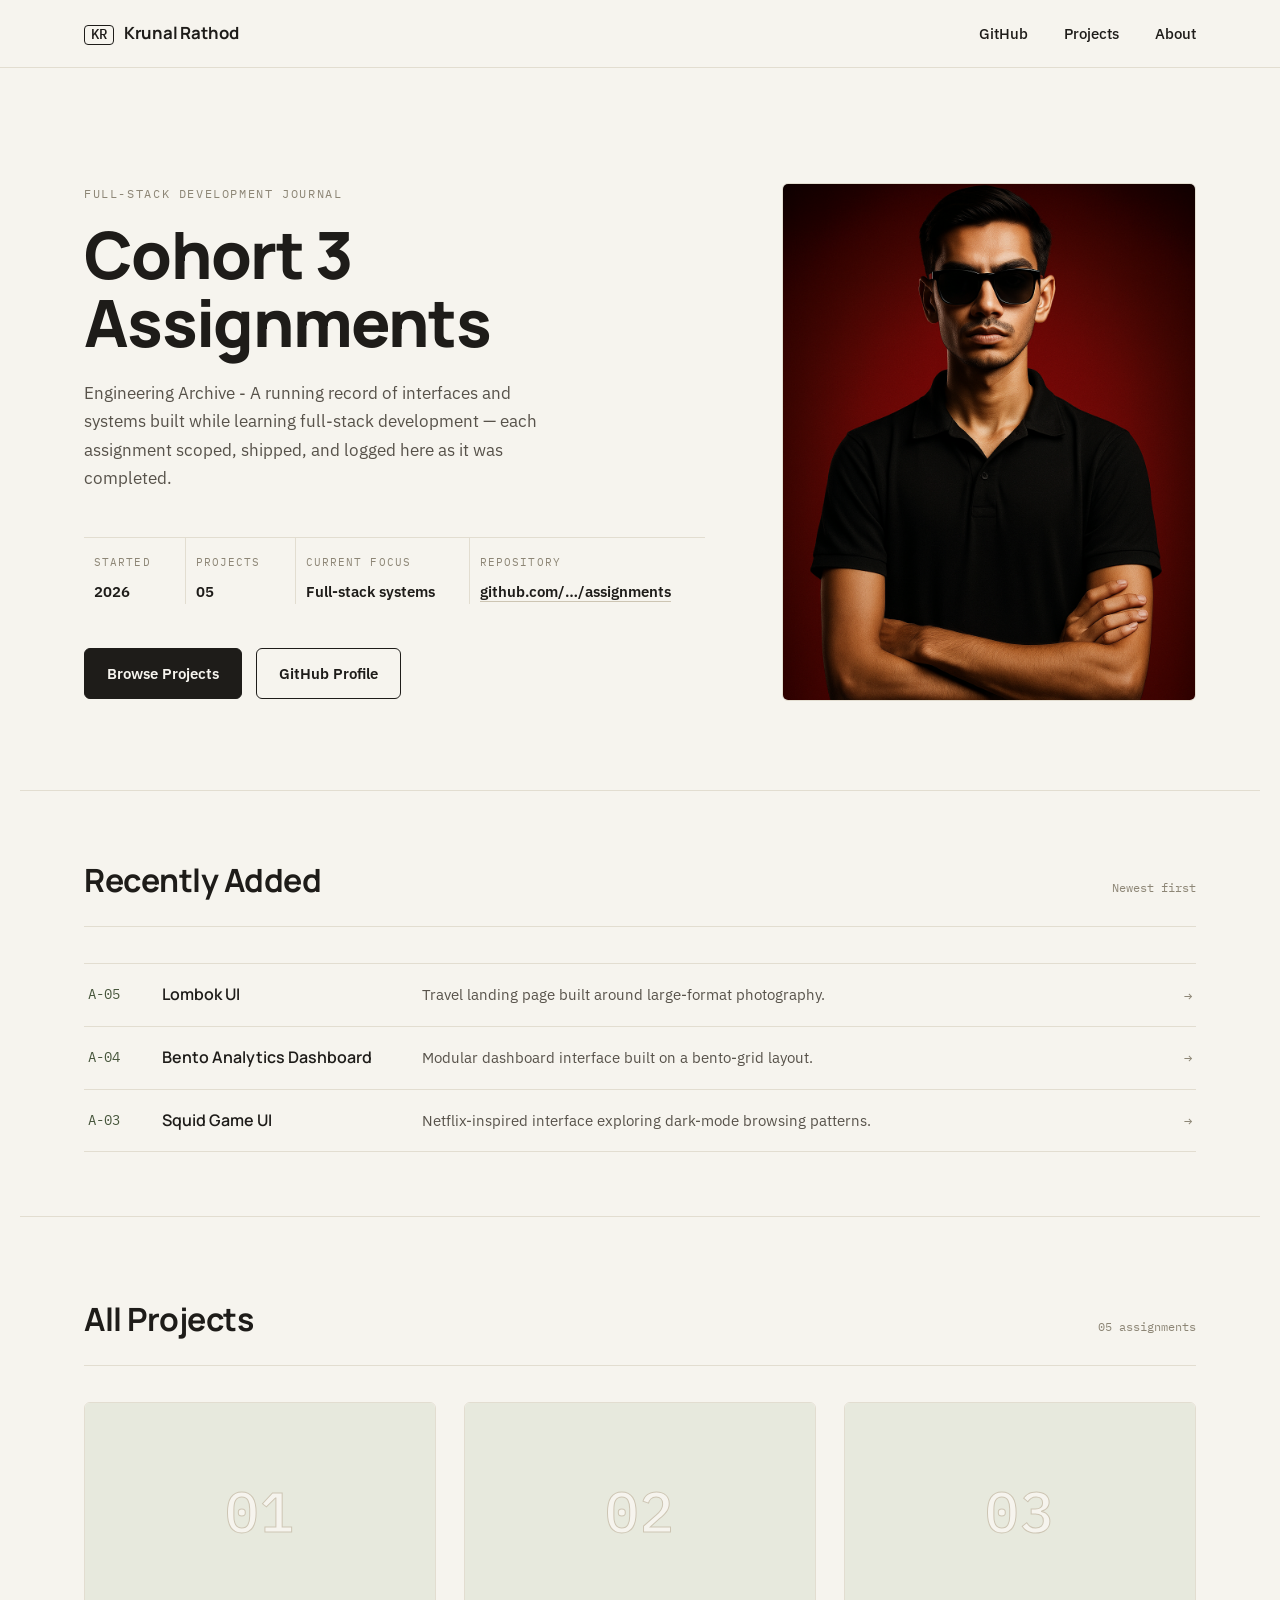
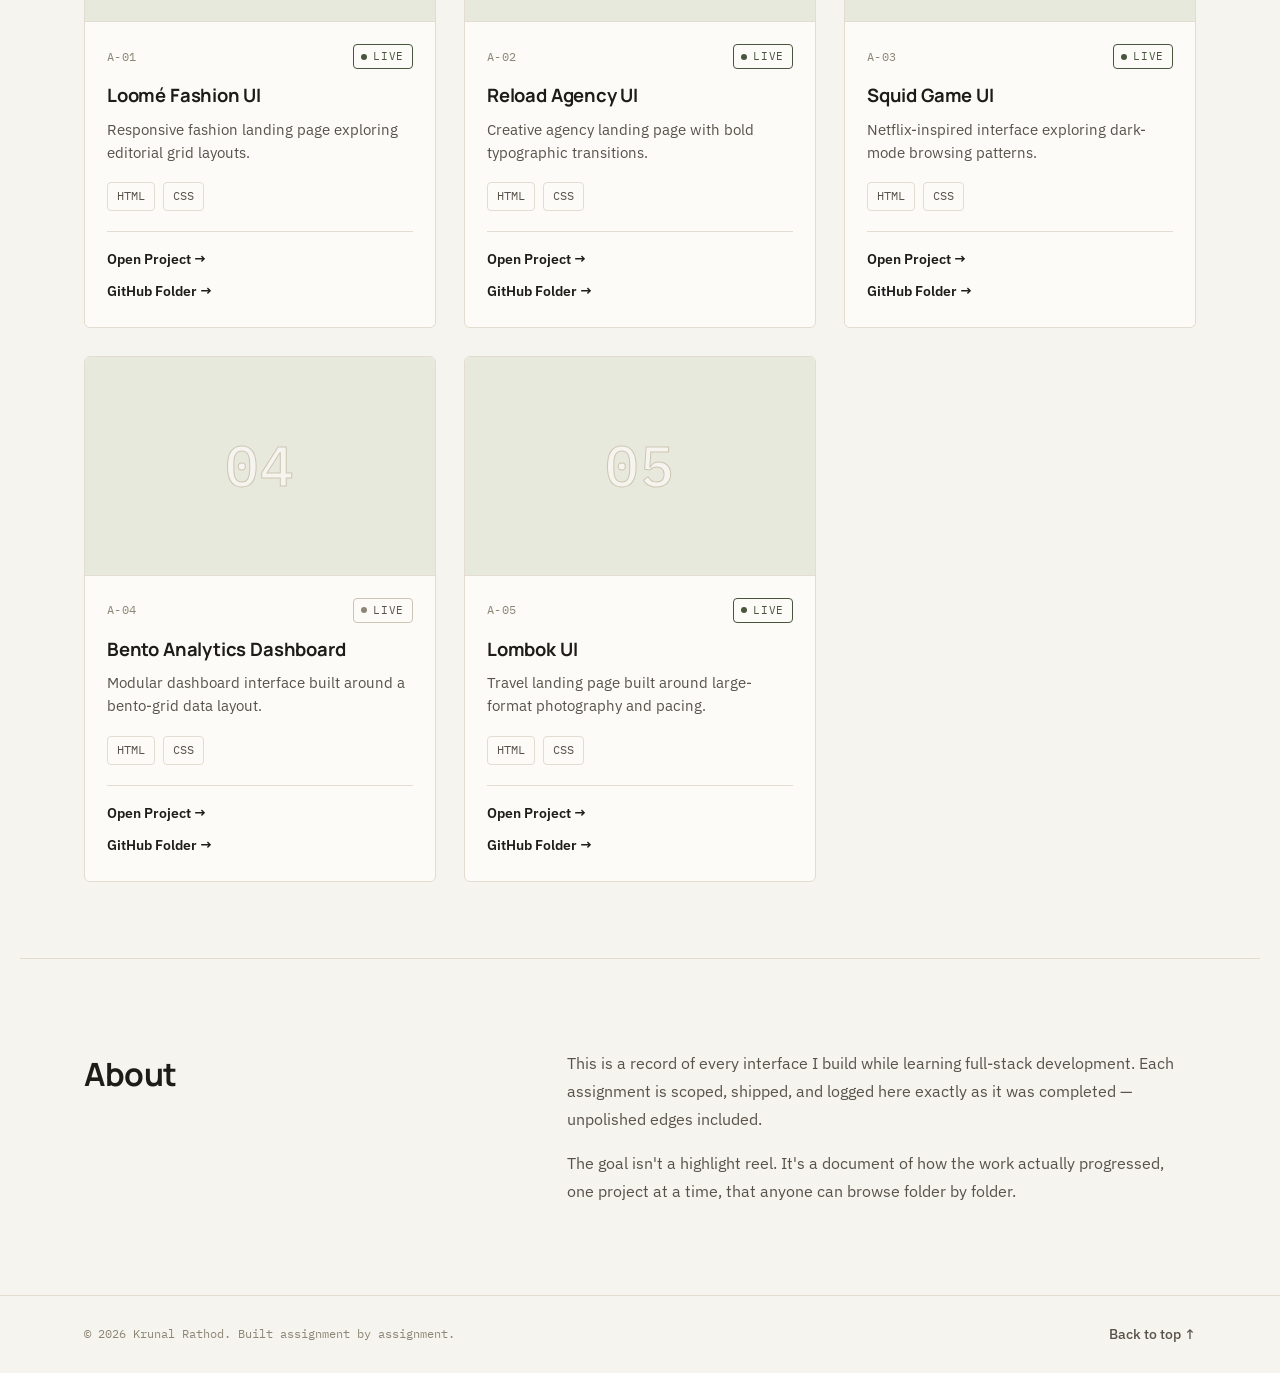
==== commit 330cb024: "all link done to a-5" ====
--- a/index.html
+++ b/index.html
@@ -4,7 +4,7 @@
 <head>
   <meta charset="UTF-8">
   <meta name="viewport" content="width=device-width, initial-scale=1.0">
-  <title>Engineering Archive — Full-Stack Development Projects</title>
+  <title>Cohort 3 Assignments — Full-Stack Development Projects</title>
   <meta name="description"
     content="A running archive of full-stack development projects — interfaces, systems, and experiments, documented one assignment at a time.">
   <meta name="author" content="Your Name">
@@ -302,7 +302,7 @@
     }
 
     .specs div {
-      padding: 16px 24px 0 0;
+      padding: 16px 24px 0 10px;
     }
 
     .specs div:not(:last-child) {
@@ -655,8 +655,8 @@
     }
 
     .stack img {
-      width: 12px;
-      height: 12px;
+      width: 28px;
+      height: 28px;
       opacity: 0.8;
     }
 
@@ -679,8 +679,8 @@
     }
 
     .card-link img {
-      width: 13px;
-      height: 13px;
+      width: 28px;
+      height: 28px;
       opacity: 0.75;
     }
 
@@ -843,8 +843,9 @@
     <section class="hero container" id="top" aria-labelledby="hero-heading">
       <div class="hero-copy-block">
         <p class="eyebrow">Full-stack development journal</p>
-        <h1 id="hero-heading">Engineering Archive</h1>
-        <p class="hero-lede">A running record of interfaces and systems built while learning full-stack development —
+        <h1 id="hero-heading">Cohort 3 Assignments</h1>
+        <p class="hero-lede">Engineering Archive - A running record of interfaces and systems built while learning
+          full-stack development —
           each assignment scoped, shipped, and logged here as it was completed.</p>
 
         <dl class="specs">
@@ -896,7 +897,7 @@
 
       <ol class="recent-list">
         <li>
-          <a class="recent-row" href="./a-5-lombok/">
+          <a class="recent-row" href="https://kmrathod29.github.io/cohort-3-assignments/a-5-lombok" target="_blank" rel="noopener">
             <span class="recent-index">A-05</span>
             <img class="recent-icon" src="assets/icons/project.png" alt="" loading="lazy"
               onerror="this.style.display='none'">
@@ -906,7 +907,7 @@
           </a>
         </li>
         <li>
-          <a class="recent-row" href="./a-4-bento-analytics-dashboard/">
+          <a class="recent-row"href="https://kmrathod29.github.io/cohort-3-assignments/a-4-bento-analytics-dashboard" target="_blank" rel="noopener">
             <span class="recent-index">A-04</span>
             <img class="recent-icon" src="assets/icons/project.png" alt="" loading="lazy"
               onerror="this.style.display='none'">
@@ -916,7 +917,7 @@
           </a>
         </li>
         <li>
-          <a class="recent-row" href="./a-3-squid-game-ui/">
+          <a class="recent-row" href="https://kmrathod29.github.io/cohort-3-assignments/a-3-squid-game-ui" target="_blank" rel="noopener">
             <span class="recent-index">A-03</span>
             <img class="recent-icon" src="assets/icons/project.png" alt="" loading="lazy"
               onerror="this.style.display='none'">
@@ -952,21 +953,32 @@
             </div>
             <h3 class="card-title" id="title-a01">Loomé Fashion UI</h3>
             <p class="card-desc">Responsive fashion landing page exploring editorial grid layouts.</p>
+
             <ul class="stack" aria-label="Technologies used">
-              <li><img src="assets/icons/html.png" alt="" loading="lazy"
-                  onerror="this.style.display='none'"><span>HTML</span></li>
-              <li><img src="assets/icons/css.png" alt="" loading="lazy"
-                  onerror="this.style.display='none'"><span>CSS</span></li>
-              <!-- <li><img src="assets/icons/js.png" alt="" loading="lazy"
-                  onerror="this.style.display='none'"><span>JS</span></li> -->
+              <li>
+                <img width="48" height="48" src="https://img.icons8.com/pulsar-gradient/48/html-5.png" alt="html-5"
+                  loading="lazy" onerror="this.style.display='none'">
+                <span>HTML</span>
+              </li>
+              <li>
+                <img width="48" height="48" src="https://img.icons8.com/pulsar-gradient/48/css3.png" alt="css3" alt=""
+                  loading="lazy" onerror="this.style.display='none'">
+                <span>CSS</span>
+              </li>
             </ul>
+            <!-- <li><img width="48" height="48" src="https://img.icons8.com/pulsar-gradient/48/javascript.png" alt="javascript" loading="lazy"
+                    onerror="this.style.display='none'" ><span>JS</span></li> -->
             <div class="card-links">
-              <a class="card-link" href="./a-1-loome">
-                <img src="assets/icons/link.png" alt="" loading="lazy" onerror="this.style.display='none'">
+              <a class="card-link" href="https://kmrathod29.github.io/cohort-3-assignments/a-1-loome" target="_blank"
+                rel="noopener">
+                <img width="100" height="100" src="https://img.icons8.com/3d-fluent/100/web.png" alt="web"
+                  loading="lazy" onerror="this.style.display='none'">
                 Open Project →
               </a>
-              <a class="card-link" href="https://kmrathod29.github.io/cohort-3-assignments/a-1-loome">
-                <img src="assets/icons/github.png" alt="" loading="lazy" onerror="this.style.display='none'">
+              <a class="card-link" href="https://github.com/kmrathod29/cohort-3-assignments/tree/main/a-1-loome"
+                target="_blank" rel="noopener">
+                <img width="48" height="48" src="https://img.icons8.com/pulsar-gradient/48/opened-folder.png"
+                  alt="opened-folder" loading="lazy" onerror="this.style.display='none'">
                 GitHub Folder →
               </a>
             </div>
@@ -986,21 +998,28 @@
             <h3 class="card-title" id="title-a02">Reload Agency UI</h3>
             <p class="card-desc">Creative agency landing page with bold typographic transitions.</p>
             <ul class="stack" aria-label="Technologies used">
-              <li><img src="assets/icons/html.png" alt="" loading="lazy"
-                  onerror="this.style.display='none'"><span>HTML</span></li>
-              <li><img src="assets/icons/css.png" alt="" loading="lazy"
-                  onerror="this.style.display='none'"><span>CSS</span></li>
-              <li><img src="assets/icons/js.png" alt="" loading="lazy"
-                  onerror="this.style.display='none'"><span>JS</span></li>
+              <li>
+                <img width="48" height="48" src="https://img.icons8.com/pulsar-gradient/48/html-5.png" alt="html-5"
+                  loading="lazy" onerror="this.style.display='none'">
+                <span>HTML</span>
+              </li>
+              <li>
+                <img width="48" height="48" src="https://img.icons8.com/pulsar-gradient/48/css3.png" alt="css3" alt=""
+                  loading="lazy" onerror="this.style.display='none'">
+                <span>CSS</span>
+              </li>
             </ul>
             <div class="card-links">
-              <a class="card-link" href="./a-2-reload-design/">
-                <img src="assets/icons/link.png" alt="" loading="lazy" onerror="this.style.display='none'">
+              <a class="card-link" href="https://kmrathod29.github.io/cohort-3-assignments/a-2-reload-design" target="_blank"
+                rel="noopener">
+                <img width="100" height="100" src="https://img.icons8.com/3d-fluent/100/web.png" alt="web"
+                  loading="lazy" onerror="this.style.display='none'">
                 Open Project →
               </a>
-              <a class="card-link"
-                href="https://github.com/yourusername/engineering-archive/tree/main/a-2-reload-design">
-                <img src="assets/icons/github.png" alt="" loading="lazy" onerror="this.style.display='none'">
+              <a class="card-link" href="https://github.com/kmrathod29/cohort-3-assignments/tree/main/a-2-reload-design"
+                target="_blank" rel="noopener">
+                <img width="48" height="48" src="https://img.icons8.com/pulsar-gradient/48/opened-folder.png"
+                  alt="opened-folder" loading="lazy" onerror="this.style.display='none'">
                 GitHub Folder →
               </a>
             </div>
@@ -1020,21 +1039,28 @@
             <h3 class="card-title" id="title-a03">Squid Game UI</h3>
             <p class="card-desc">Netflix-inspired interface exploring dark-mode browsing patterns.</p>
             <ul class="stack" aria-label="Technologies used">
-              <li><img src="assets/icons/html.png" alt="" loading="lazy"
-                  onerror="this.style.display='none'"><span>HTML</span></li>
-              <li><img src="assets/icons/css.png" alt="" loading="lazy"
-                  onerror="this.style.display='none'"><span>CSS</span></li>
-              <li><img src="assets/icons/js.png" alt="" loading="lazy"
-                  onerror="this.style.display='none'"><span>JS</span></li>
+              <li>
+                <img width="48" height="48" src="https://img.icons8.com/pulsar-gradient/48/html-5.png" alt="html-5"
+                  loading="lazy" onerror="this.style.display='none'">
+                <span>HTML</span>
+              </li>
+              <li>
+                <img width="48" height="48" src="https://img.icons8.com/pulsar-gradient/48/css3.png" alt="css3" alt=""
+                  loading="lazy" onerror="this.style.display='none'">
+                <span>CSS</span>
+              </li>
             </ul>
             <div class="card-links">
-              <a class="card-link" href="./a-3-squid-game-ui/">
-                <img src="assets/icons/link.png" alt="" loading="lazy" onerror="this.style.display='none'">
+              <a class="card-link" href="https://kmrathod29.github.io/cohort-3-assignments/a-3-squid-game-ui" target="_blank"
+                rel="noopener">
+                <img width="100" height="100" src="https://img.icons8.com/3d-fluent/100/web.png" alt="web"
+                  loading="lazy" onerror="this.style.display='none'">
                 Open Project →
               </a>
-              <a class="card-link"
-                href="https://github.com/yourusername/engineering-archive/tree/main/a-3-squid-game-ui">
-                <img src="assets/icons/github.png" alt="" loading="lazy" onerror="this.style.display='none'">
+              <a class="card-link" href="https://github.com/kmrathod29/cohort-3-assignments/tree/main/a-3-squid-game-ui"
+                target="_blank" rel="noopener">
+                <img width="48" height="48" src="https://img.icons8.com/pulsar-gradient/48/opened-folder.png"
+                  alt="opened-folder" loading="lazy" onerror="this.style.display='none'">
                 GitHub Folder →
               </a>
             </div>
@@ -1050,26 +1076,33 @@
           <div class="card-body">
             <div class="card-meta">
               <span class="card-index">A-04</span>
-              <span class="status status-progress"><span class="status-dot" aria-hidden="true"></span>In Progress</span>
+              <span class="status status-progress"><span class="status-dot" aria-hidden="true"></span>Live</span>
             </div>
             <h3 class="card-title" id="title-a04">Bento Analytics Dashboard</h3>
             <p class="card-desc">Modular dashboard interface built around a bento-grid data layout.</p>
-            <ul class="stack" aria-label="Technologies used">
-              <li><img src="assets/icons/html.png" alt="" loading="lazy"
-                  onerror="this.style.display='none'"><span>HTML</span></li>
-              <li><img src="assets/icons/css.png" alt="" loading="lazy"
-                  onerror="this.style.display='none'"><span>CSS</span></li>
-              <li><img src="assets/icons/js.png" alt="" loading="lazy"
-                  onerror="this.style.display='none'"><span>JS</span></li>
+             <ul class="stack" aria-label="Technologies used">
+              <li>
+                <img width="48" height="48" src="https://img.icons8.com/pulsar-gradient/48/html-5.png" alt="html-5"
+                  loading="lazy" onerror="this.style.display='none'">
+                <span>HTML</span>
+              </li>
+              <li>
+                <img width="48" height="48" src="https://img.icons8.com/pulsar-gradient/48/css3.png" alt="css3" alt=""
+                  loading="lazy" onerror="this.style.display='none'">
+                <span>CSS</span>
+              </li>
             </ul>
             <div class="card-links">
-              <a class="card-link" href="./a-4-bento-analytics-dashboard/">
-                <img src="assets/icons/link.png" alt="" loading="lazy" onerror="this.style.display='none'">
+              <a class="card-link" href="https://kmrathod29.github.io/cohort-3-assignments/a-4-bento-analytics-dashboard" target="_blank"
+                rel="noopener">
+                <img width="100" height="100" src="https://img.icons8.com/3d-fluent/100/web.png" alt="web"
+                  loading="lazy" onerror="this.style.display='none'">
                 Open Project →
               </a>
-              <a class="card-link"
-                href="https://github.com/yourusername/engineering-archive/tree/main/a-4-bento-analytics-dashboard">
-                <img src="assets/icons/github.png" alt="" loading="lazy" onerror="this.style.display='none'">
+              <a class="card-link" href="https://github.com/kmrathod29/cohort-3-assignments/tree/main/a-4-bento-analytics-dashboard"
+                target="_blank" rel="noopener">
+                <img width="48" height="48" src="https://img.icons8.com/pulsar-gradient/48/opened-folder.png"
+                  alt="opened-folder" loading="lazy" onerror="this.style.display='none'">
                 GitHub Folder →
               </a>
             </div>
@@ -1089,20 +1122,28 @@
             <h3 class="card-title" id="title-a05">Lombok UI</h3>
             <p class="card-desc">Travel landing page built around large-format photography and pacing.</p>
             <ul class="stack" aria-label="Technologies used">
-              <li><img src="assets/icons/html.png" alt="" loading="lazy"
-                  onerror="this.style.display='none'"><span>HTML</span></li>
-              <li><img src="assets/icons/css.png" alt="" loading="lazy"
-                  onerror="this.style.display='none'"><span>CSS</span></li>
-              <li><img src="assets/icons/js.png" alt="" loading="lazy"
-                  onerror="this.style.display='none'"><span>JS</span></li>
+              <li>
+                <img width="48" height="48" src="https://img.icons8.com/pulsar-gradient/48/html-5.png" alt="html-5"
+                  loading="lazy" onerror="this.style.display='none'">
+                <span>HTML</span>
+              </li>
+              <li>
+                <img width="48" height="48" src="https://img.icons8.com/pulsar-gradient/48/css3.png" alt="css3" alt=""
+                  loading="lazy" onerror="this.style.display='none'">
+                <span>CSS</span>
+              </li>
             </ul>
             <div class="card-links">
-              <a class="card-link" href="./a-5-lombok/">
-                <img src="assets/icons/link.png" alt="" loading="lazy" onerror="this.style.display='none'">
+              <a class="card-link" href="https://kmrathod29.github.io/cohort-3-assignments/a-5-lombok" target="_blank"
+                rel="noopener">
+                <img width="100" height="100" src="https://img.icons8.com/3d-fluent/100/web.png" alt="web"
+                  loading="lazy" onerror="this.style.display='none'">
                 Open Project →
               </a>
-              <a class="card-link" href="https://github.com/yourusername/engineering-archive/tree/main/a-5-lombok">
-                <img src="assets/icons/github.png" alt="" loading="lazy" onerror="this.style.display='none'">
+              <a class="card-link" href="https://github.com/kmrathod29/cohort-3-assignments/tree/main/a-5-lombok"
+                target="_blank" rel="noopener">
+                <img width="48" height="48" src="https://img.icons8.com/pulsar-gradient/48/opened-folder.png"
+                  alt="opened-folder" loading="lazy" onerror="this.style.display='none'">
                 GitHub Folder →
               </a>
             </div>
@@ -1116,7 +1157,7 @@
        ABOUT
        ============================================================ -->
     <section class="about container" id="about" aria-labelledby="about-heading">
-      <h2 id="about-heading">About this archive</h2>
+      <h2 id="about-heading">About</h2>
       <div>
         <p>This is a record of every interface I build while learning full-stack development. Each assignment is scoped,
           shipped, and logged here exactly as it was completed — unpolished edges included.</p>
